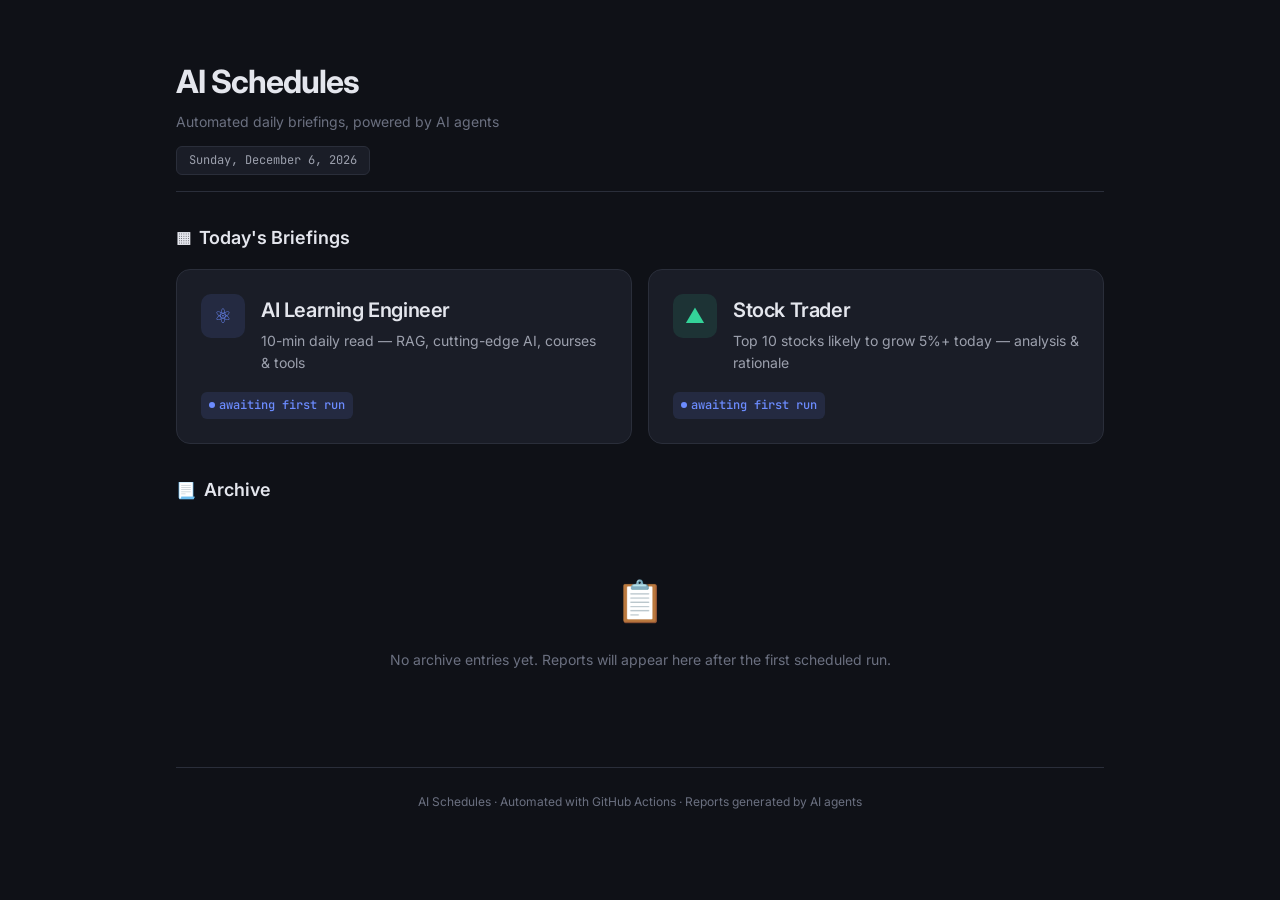
==== index.html @ c613cf3a "Init AI Schedules: daily briefing platform with 2 AI tasks - Homepage dashboard aggregating all task" ====
<!DOCTYPE html>
<html lang="en">
<head>
  <meta charset="UTF-8">
  <meta name="viewport" content="width=device-width, initial-scale=1.0">
  <title>AI Schedules — Daily Briefing</title>
  <link rel="preconnect" href="https://fonts.googleapis.com">
  <link rel="preconnect" href="https://fonts.gstatic.com" crossorigin>
  <link href="https://fonts.googleapis.com/css2?family=Inter:wght@400;500;600;700&family=JetBrains+Mono:wght@400;500;600&display=swap" rel="stylesheet">
  <link rel="stylesheet" href="shared/css/style.css">
</head>
<body>
  <div class="container">

    <!-- Header -->
    <header class="site-header">
      <h1 class="site-header__title">AI Schedules</h1>
      <p class="site-header__subtitle">Automated daily briefings, powered by AI agents</p>
      <div class="site-header__date" id="current-date"></div>
    </header>

    <!-- Task Cards -->
    <section>
      <h2 class="section-title">
        <span class="section-title__icon">&#9638;</span>
        Today's Briefings
      </h2>

      <div class="card-grid">

        <!-- AI Learning Engineer Card -->
        <a href="output/ai-learning-engineer/latest.html" class="card" id="card-ai" style="text-decoration:none; color:inherit;">
          <div class="card__header">
            <div class="card__icon card__icon--ai">&#9883;</div>
            <div>
              <div class="card__title">AI Learning Engineer</div>
              <div class="card__desc">10-min daily read — RAG, cutting-edge AI, courses &amp; tools</div>
            </div>
          </div>
          <div id="ai-status">
            <span class="badge badge--pending"><span class="badge__dot"></span> awaiting first run</span>
          </div>
        </a>

        <!-- Stock Trader Card -->
        <a href="output/stock-trader/latest.html" class="card" id="card-stock" style="text-decoration:none; color:inherit;">
          <div class="card__header">
            <div class="card__icon card__icon--stock">&#9650;</div>
            <div>
              <div class="card__title">Stock Trader</div>
              <div class="card__desc">Top 10 stocks likely to grow 5%+ today — analysis &amp; rationale</div>
            </div>
          </div>
          <div id="stock-status">
            <span class="badge badge--pending"><span class="badge__dot"></span> awaiting first run</span>
          </div>
        </a>

      </div>
    </section>

    <!-- Archive -->
    <section class="mt-8">
      <h2 class="section-title">
        <span class="section-title__icon">&#128195;</span>
        Archive
      </h2>
      <div id="archive-list" class="content-list">
        <div class="empty-state">
          <div class="empty-state__icon">&#128203;</div>
          <div class="empty-state__text">No archive entries yet. Reports will appear here after the first scheduled run.</div>
        </div>
      </div>
    </section>

    <footer class="site-footer">
      AI Schedules &middot; Automated with GitHub Actions &middot; Reports generated by AI agents
    </footer>
  </div>

  <script>
    // Display current date
    const dateEl = document.getElementById('current-date');
    const now = new Date();
    const options = { weekday: 'long', year: 'numeric', month: 'long', day: 'numeric' };
    dateEl.textContent = now.toLocaleDateString('en-US', options);

    // Load manifest to populate archive and status
    fetch('output/manifest.json')
      .then(r => r.json())
      .then(manifest => {
        // Update card statuses
        if (manifest.latest) {
          if (manifest.latest['ai-learning-engineer']) {
            document.getElementById('ai-status').innerHTML =
              '<span class="badge badge--success"><span class="badge__dot"></span> ' +
              manifest.latest['ai-learning-engineer'].date + '</span>';
          }
          if (manifest.latest['stock-trader']) {
            document.getElementById('stock-status').innerHTML =
              '<span class="badge badge--success"><span class="badge__dot"></span> ' +
              manifest.latest['stock-trader'].date + '</span>';
          }
        }

        // Populate archive
        if (manifest.archive && manifest.archive.length > 0) {
          const archiveEl = document.getElementById('archive-list');
          archiveEl.innerHTML = manifest.archive.map(entry => `
            <div class="content-item">
              <div class="content-item__number">${entry.date}</div>
              <div style="display:flex; gap: var(--space-3); flex-wrap: wrap;">
                ${entry.tasks.map(t => `
                  <a href="${t.path}" class="tag ${t.type === 'stock-trader' ? 'tag--green' : ''}">${t.label}</a>
                `).join('')}
              </div>
            </div>
          `).join('');
        }
      })
      .catch(() => {
        // manifest not yet created — first run hasn't happened
      });
  </script>
</body>
</html>
---- shared/css/style.css ----
/* ============================================
   AI Schedules — Design System
   ============================================ */

:root {
  /* Colors */
  --color-bg: #0f1117;
  --color-surface: #1a1d27;
  --color-surface-hover: #222632;
  --color-border: #2a2e3a;
  --color-border-subtle: #1f2330;
  --color-text: #e4e6ed;
  --color-text-secondary: #9ca0ad;
  --color-text-muted: #6b7080;
  --color-accent: #6c8cff;
  --color-accent-dim: rgba(108, 140, 255, 0.12);
  --color-accent-hover: #8aa4ff;
  --color-success: #34d399;
  --color-success-dim: rgba(52, 211, 153, 0.12);
  --color-warning: #fbbf24;
  --color-warning-dim: rgba(251, 191, 36, 0.12);
  --color-danger: #f87171;
  --color-danger-dim: rgba(248, 113, 113, 0.12);

  /* Typography */
  --font-sans: 'Inter', -apple-system, BlinkMacSystemFont, 'Segoe UI', sans-serif;
  --font-mono: 'JetBrains Mono', 'Fira Code', monospace;
  --text-xs: 0.75rem;
  --text-sm: 0.875rem;
  --text-base: 1rem;
  --text-lg: 1.125rem;
  --text-xl: 1.25rem;
  --text-2xl: 1.5rem;
  --text-3xl: 2rem;

  /* Spacing */
  --space-1: 0.25rem;
  --space-2: 0.5rem;
  --space-3: 0.75rem;
  --space-4: 1rem;
  --space-5: 1.25rem;
  --space-6: 1.5rem;
  --space-8: 2rem;
  --space-10: 2.5rem;
  --space-12: 3rem;

  /* Radius */
  --radius-sm: 6px;
  --radius-md: 10px;
  --radius-lg: 14px;
  --radius-xl: 20px;

  /* Shadows */
  --shadow-sm: 0 1px 3px rgba(0, 0, 0, 0.3);
  --shadow-md: 0 4px 12px rgba(0, 0, 0, 0.4);
  --shadow-lg: 0 8px 30px rgba(0, 0, 0, 0.5);
}

/* ---- Reset & Base ---- */
*, *::before, *::after {
  box-sizing: border-box;
  margin: 0;
  padding: 0;
}

html {
  font-size: 16px;
  -webkit-font-smoothing: antialiased;
  -moz-osx-font-smoothing: grayscale;
}

body {
  font-family: var(--font-sans);
  background: var(--color-bg);
  color: var(--color-text);
  line-height: 1.6;
  min-height: 100vh;
}

a {
  color: var(--color-accent);
  text-decoration: none;
  transition: color 0.2s;
}

a:hover {
  color: var(--color-accent-hover);
}

/* ---- Layout ---- */
.container {
  max-width: 960px;
  margin: 0 auto;
  padding: var(--space-6) var(--space-4);
}

.container--wide {
  max-width: 1200px;
}

/* ---- Header ---- */
.site-header {
  padding: var(--space-8) 0 var(--space-4);
  border-bottom: 1px solid var(--color-border);
  margin-bottom: var(--space-8);
}

.site-header__title {
  font-size: var(--text-3xl);
  font-weight: 700;
  letter-spacing: -0.03em;
  color: var(--color-text);
}

.site-header__subtitle {
  font-size: var(--text-sm);
  color: var(--color-text-muted);
  margin-top: var(--space-1);
  font-weight: 400;
}

.site-header__date {
  display: inline-flex;
  align-items: center;
  gap: var(--space-2);
  margin-top: var(--space-3);
  padding: var(--space-1) var(--space-3);
  background: var(--color-surface);
  border: 1px solid var(--color-border);
  border-radius: var(--radius-sm);
  font-size: var(--text-xs);
  color: var(--color-text-secondary);
  font-family: var(--font-mono);
}

/* ---- Cards ---- */
.card {
  background: var(--color-surface);
  border: 1px solid var(--color-border);
  border-radius: var(--radius-lg);
  padding: var(--space-6);
  transition: border-color 0.2s, box-shadow 0.2s;
}

.card:hover {
  border-color: var(--color-accent);
  box-shadow: var(--shadow-md), 0 0 0 1px var(--color-accent-dim);
}

.card__header {
  display: flex;
  align-items: flex-start;
  gap: var(--space-4);
  margin-bottom: var(--space-4);
}

.card__icon {
  width: 44px;
  height: 44px;
  border-radius: var(--radius-md);
  display: flex;
  align-items: center;
  justify-content: center;
  font-size: 1.25rem;
  flex-shrink: 0;
}

.card__icon--ai {
  background: var(--color-accent-dim);
  color: var(--color-accent);
}

.card__icon--stock {
  background: var(--color-success-dim);
  color: var(--color-success);
}

.card__title {
  font-size: var(--text-xl);
  font-weight: 600;
  letter-spacing: -0.02em;
}

.card__desc {
  font-size: var(--text-sm);
  color: var(--color-text-secondary);
  margin-top: var(--space-1);
}

.card-grid {
  display: grid;
  grid-template-columns: 1fr;
  gap: var(--space-4);
}

@media (min-width: 640px) {
  .card-grid {
    grid-template-columns: repeat(2, 1fr);
  }
}

/* ---- Badge / Status ---- */
.badge {
  display: inline-flex;
  align-items: center;
  gap: var(--space-1);
  padding: var(--space-1) var(--space-2);
  border-radius: var(--radius-sm);
  font-size: var(--text-xs);
  font-weight: 500;
  font-family: var(--font-mono);
}

.badge--success {
  background: var(--color-success-dim);
  color: var(--color-success);
}

.badge--warning {
  background: var(--color-warning-dim);
  color: var(--color-warning);
}

.badge--pending {
  background: var(--color-accent-dim);
  color: var(--color-accent);
}

.badge__dot {
  width: 6px;
  height: 6px;
  border-radius: 50%;
  background: currentColor;
}

/* ---- Section headers ---- */
.section-title {
  font-size: var(--text-lg);
  font-weight: 600;
  color: var(--color-text);
  margin-bottom: var(--space-4);
  display: flex;
  align-items: center;
  gap: var(--space-2);
}

.section-title__icon {
  font-size: var(--text-base);
}

/* ---- Lists for content ---- */
.content-list {
  list-style: none;
  display: flex;
  flex-direction: column;
  gap: var(--space-3);
}

.content-item {
  background: var(--color-surface);
  border: 1px solid var(--color-border);
  border-radius: var(--radius-md);
  padding: var(--space-4) var(--space-5);
  transition: border-color 0.15s;
}

.content-item:hover {
  border-color: var(--color-border);
  background: var(--color-surface-hover);
}

.content-item__number {
  font-family: var(--font-mono);
  font-size: var(--text-xs);
  color: var(--color-text-muted);
  margin-bottom: var(--space-1);
}

.content-item__title {
  font-size: var(--text-base);
  font-weight: 600;
  margin-bottom: var(--space-1);
}

.content-item__meta {
  font-size: var(--text-xs);
  color: var(--color-text-muted);
  font-family: var(--font-mono);
}

.content-item__body {
  font-size: var(--text-sm);
  color: var(--color-text-secondary);
  line-height: 1.7;
  margin-top: var(--space-2);
}

/* ---- Tags ---- */
.tag {
  display: inline-block;
  padding: 2px var(--space-2);
  border-radius: var(--radius-sm);
  font-size: var(--text-xs);
  font-weight: 500;
  background: var(--color-accent-dim);
  color: var(--color-accent);
  margin-right: var(--space-1);
  margin-bottom: var(--space-1);
}

.tag--green {
  background: var(--color-success-dim);
  color: var(--color-success);
}

.tag--yellow {
  background: var(--color-warning-dim);
  color: var(--color-warning);
}

.tag--red {
  background: var(--color-danger-dim);
  color: var(--color-danger);
}

/* ---- Stock-specific ---- */
.stock-table {
  width: 100%;
  border-collapse: collapse;
  font-size: var(--text-sm);
}

.stock-table th {
  text-align: left;
  padding: var(--space-3) var(--space-4);
  font-size: var(--text-xs);
  font-weight: 600;
  text-transform: uppercase;
  letter-spacing: 0.05em;
  color: var(--color-text-muted);
  border-bottom: 1px solid var(--color-border);
}

.stock-table td {
  padding: var(--space-3) var(--space-4);
  border-bottom: 1px solid var(--color-border-subtle);
  vertical-align: top;
}

.stock-table tr:last-child td {
  border-bottom: none;
}

.stock-table tr:hover td {
  background: var(--color-surface-hover);
}

.stock-symbol {
  font-family: var(--font-mono);
  font-weight: 600;
  color: var(--color-text);
}

.stock-change--up {
  color: var(--color-success);
  font-family: var(--font-mono);
  font-weight: 500;
}

.stock-change--down {
  color: var(--color-danger);
  font-family: var(--font-mono);
  font-weight: 500;
}

/* ---- Confidence meter ---- */
.confidence {
  display: flex;
  align-items: center;
  gap: var(--space-2);
}

.confidence__bar {
  flex: 1;
  height: 4px;
  background: var(--color-border);
  border-radius: 2px;
  overflow: hidden;
  max-width: 60px;
}

.confidence__fill {
  height: 100%;
  border-radius: 2px;
  background: var(--color-success);
}

.confidence__label {
  font-family: var(--font-mono);
  font-size: var(--text-xs);
  color: var(--color-text-muted);
}

/* ---- Footer ---- */
.site-footer {
  margin-top: var(--space-12);
  padding: var(--space-6) 0;
  border-top: 1px solid var(--color-border);
  font-size: var(--text-xs);
  color: var(--color-text-muted);
  text-align: center;
}

/* ---- Utilities ---- */
.mt-2 { margin-top: var(--space-2); }
.mt-4 { margin-top: var(--space-4); }
.mt-6 { margin-top: var(--space-6); }
.mt-8 { margin-top: var(--space-8); }
.mb-2 { margin-bottom: var(--space-2); }
.mb-4 { margin-bottom: var(--space-4); }
.text-muted { color: var(--color-text-muted); }
.text-secondary { color: var(--color-text-secondary); }
.text-mono { font-family: var(--font-mono); }
.text-sm { font-size: var(--text-sm); }
.text-xs { font-size: var(--text-xs); }
.flex { display: flex; }
.items-center { align-items: center; }
.gap-2 { gap: var(--space-2); }
.gap-4 { gap: var(--space-4); }

/* ---- Responsive ---- */
@media (max-width: 639px) {
  .container {
    padding: var(--space-4) var(--space-3);
  }
  .site-header__title {
    font-size: var(--text-2xl);
  }
  .card {
    padding: var(--space-4);
  }
  .stock-table {
    font-size: var(--text-xs);
  }
  .stock-table th,
  .stock-table td {
    padding: var(--space-2) var(--space-3);
  }
}

/* ---- Disclaimer ---- */
.disclaimer {
  padding: var(--space-3) var(--space-4);
  background: var(--color-warning-dim);
  border: 1px solid rgba(251, 191, 36, 0.2);
  border-radius: var(--radius-md);
  font-size: var(--text-xs);
  color: var(--color-warning);
  line-height: 1.5;
}

/* ---- Navigation between pages ---- */
.nav-back {
  display: inline-flex;
  align-items: center;
  gap: var(--space-2);
  font-size: var(--text-sm);
  color: var(--color-text-muted);
  margin-bottom: var(--space-6);
  transition: color 0.2s;
}

.nav-back:hover {
  color: var(--color-accent);
}

/* ---- Empty state ---- */
.empty-state {
  text-align: center;
  padding: var(--space-12) var(--space-4);
  color: var(--color-text-muted);
}

.empty-state__icon {
  font-size: 2.5rem;
  margin-bottom: var(--space-4);
}

.empty-state__text {
  font-size: var(--text-sm);
}
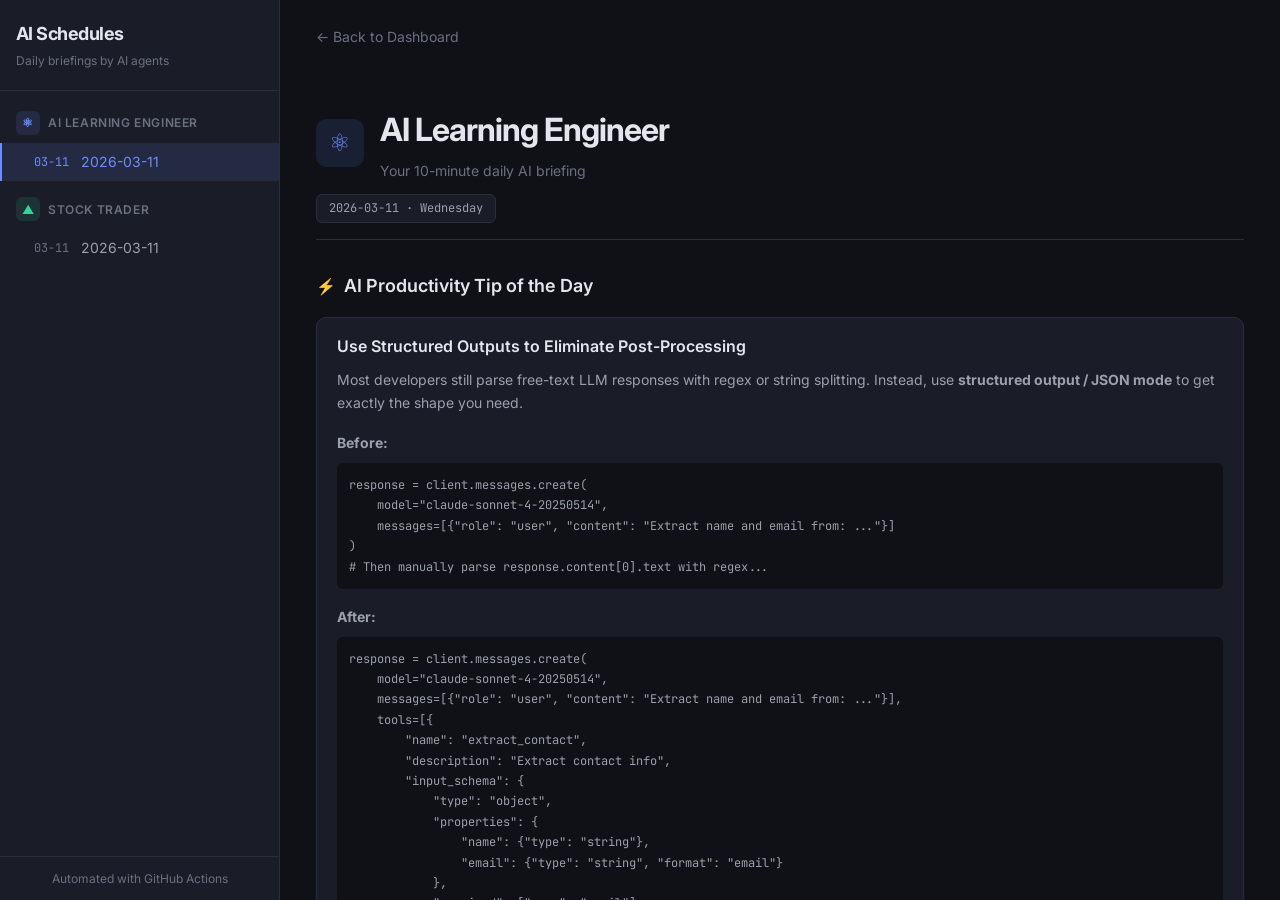
==== commit e8ad1e6c: "Generate 2026-03-11 artifacts, redesign homepage with sidebar layout - Redesigned index.html: sideba" ====
--- a/index.html
+++ b/index.html
@@ -8,118 +8,310 @@
   <link rel="preconnect" href="https://fonts.gstatic.com" crossorigin>
   <link href="https://fonts.googleapis.com/css2?family=Inter:wght@400;500;600;700&family=JetBrains+Mono:wght@400;500;600&display=swap" rel="stylesheet">
   <link rel="stylesheet" href="shared/css/style.css">
+  <style>
+    body { overflow: hidden; }
+
+    .app {
+      display: flex;
+      height: 100vh;
+    }
+
+    /* ---- Sidebar ---- */
+    .sidebar {
+      width: 280px;
+      min-width: 280px;
+      background: var(--color-surface);
+      border-right: 1px solid var(--color-border);
+      display: flex;
+      flex-direction: column;
+      overflow: hidden;
+    }
+
+    .sidebar__header {
+      padding: var(--space-5) var(--space-4);
+      border-bottom: 1px solid var(--color-border);
+    }
+
+    .sidebar__logo {
+      font-size: var(--text-lg);
+      font-weight: 700;
+      letter-spacing: -0.03em;
+      color: var(--color-text);
+    }
+
+    .sidebar__tagline {
+      font-size: var(--text-xs);
+      color: var(--color-text-muted);
+      margin-top: 2px;
+    }
+
+    .sidebar__tasks {
+      flex: 1;
+      overflow-y: auto;
+      padding: var(--space-3) 0;
+    }
+
+    .sidebar__task-group {
+      margin-bottom: var(--space-2);
+    }
+
+    .sidebar__task-label {
+      display: flex;
+      align-items: center;
+      gap: var(--space-2);
+      padding: var(--space-2) var(--space-4);
+      font-size: var(--text-xs);
+      font-weight: 600;
+      text-transform: uppercase;
+      letter-spacing: 0.05em;
+      color: var(--color-text-muted);
+      user-select: none;
+    }
+
+    .sidebar__task-icon {
+      width: 24px;
+      height: 24px;
+      border-radius: var(--radius-sm);
+      display: flex;
+      align-items: center;
+      justify-content: center;
+      font-size: 0.75rem;
+      flex-shrink: 0;
+    }
+
+    .sidebar__task-icon--ai {
+      background: var(--color-accent-dim);
+      color: var(--color-accent);
+    }
+
+    .sidebar__task-icon--stock {
+      background: var(--color-success-dim);
+      color: var(--color-success);
+    }
+
+    .sidebar__entries {
+      list-style: none;
+    }
+
+    .sidebar__entry {
+      display: flex;
+      align-items: center;
+      gap: var(--space-3);
+      padding: var(--space-2) var(--space-4) var(--space-2) var(--space-8);
+      font-size: var(--text-sm);
+      color: var(--color-text-secondary);
+      cursor: pointer;
+      transition: background 0.15s, color 0.15s;
+      border-left: 2px solid transparent;
+    }
+
+    .sidebar__entry:hover {
+      background: var(--color-surface-hover);
+      color: var(--color-text);
+    }
+
+    .sidebar__entry--active {
+      background: var(--color-accent-dim);
+      color: var(--color-accent);
+      border-left-color: var(--color-accent);
+    }
+
+    .sidebar__entry-date {
+      font-family: var(--font-mono);
+      font-size: var(--text-xs);
+      color: var(--color-text-muted);
+      flex-shrink: 0;
+    }
+
+    .sidebar__entry--active .sidebar__entry-date {
+      color: var(--color-accent);
+    }
+
+    .sidebar__entry-name {
+      white-space: nowrap;
+      overflow: hidden;
+      text-overflow: ellipsis;
+    }
+
+    /* ---- Main Content ---- */
+    .main {
+      flex: 1;
+      overflow: hidden;
+      background: var(--color-bg);
+    }
+
+    .content-frame {
+      border: none;
+      width: 100%;
+      height: 100%;
+    }
+
+    /* ---- Mobile sidebar toggle ---- */
+    .mobile-toggle {
+      display: none;
+      position: fixed;
+      top: var(--space-3);
+      left: var(--space-3);
+      z-index: 100;
+      width: 40px;
+      height: 40px;
+      background: var(--color-surface);
+      border: 1px solid var(--color-border);
+      border-radius: var(--radius-sm);
+      color: var(--color-text);
+      font-size: 1.2rem;
+      cursor: pointer;
+      align-items: center;
+      justify-content: center;
+    }
+
+    @media (max-width: 768px) {
+      .mobile-toggle { display: flex; }
+      .sidebar {
+        position: fixed;
+        left: -280px;
+        top: 0;
+        bottom: 0;
+        z-index: 99;
+        transition: left 0.25s ease;
+        box-shadow: var(--shadow-lg);
+      }
+      .sidebar--open { left: 0; }
+    }
+
+    /* ---- Sidebar footer ---- */
+    .sidebar__footer {
+      padding: var(--space-3) var(--space-4);
+      border-top: 1px solid var(--color-border);
+      font-size: var(--text-xs);
+      color: var(--color-text-muted);
+      text-align: center;
+    }
+  </style>
 </head>
 <body>
-  <div class="container">
-
-    <!-- Header -->
-    <header class="site-header">
-      <h1 class="site-header__title">AI Schedules</h1>
-      <p class="site-header__subtitle">Automated daily briefings, powered by AI agents</p>
-      <div class="site-header__date" id="current-date"></div>
-    </header>
-
-    <!-- Task Cards -->
-    <section>
-      <h2 class="section-title">
-        <span class="section-title__icon">&#9638;</span>
-        Today's Briefings
-      </h2>
-
-      <div class="card-grid">
-
-        <!-- AI Learning Engineer Card -->
-        <a href="output/ai-learning-engineer/latest.html" class="card" id="card-ai" style="text-decoration:none; color:inherit;">
-          <div class="card__header">
-            <div class="card__icon card__icon--ai">&#9883;</div>
-            <div>
-              <div class="card__title">AI Learning Engineer</div>
-              <div class="card__desc">10-min daily read — RAG, cutting-edge AI, courses &amp; tools</div>
-            </div>
+
+  <button class="mobile-toggle" onclick="document.querySelector('.sidebar').classList.toggle('sidebar--open')">&#9776;</button>
+
+  <div class="app">
+
+    <!-- Sidebar -->
+    <aside class="sidebar">
+      <div class="sidebar__header">
+        <div class="sidebar__logo">AI Schedules</div>
+        <div class="sidebar__tagline">Daily briefings by AI agents</div>
+      </div>
+
+      <nav class="sidebar__tasks" id="sidebar-nav">
+
+        <!-- AI Learning Engineer -->
+        <div class="sidebar__task-group">
+          <div class="sidebar__task-label">
+            <div class="sidebar__task-icon sidebar__task-icon--ai">&#9883;</div>
+            AI Learning Engineer
           </div>
-          <div id="ai-status">
-            <span class="badge badge--pending"><span class="badge__dot"></span> awaiting first run</span>
+          <ul class="sidebar__entries" id="entries-ai-learning-engineer">
+            <li class="sidebar__entry sidebar__entry--active"
+                data-task="ai-learning-engineer" data-date="2026-03-11"
+                onclick="loadEntry(this)">
+              <span class="sidebar__entry-date">03-11</span>
+              <span class="sidebar__entry-name">2026-03-11</span>
+            </li>
+          </ul>
+        </div>
+
+        <!-- Stock Trader -->
+        <div class="sidebar__task-group">
+          <div class="sidebar__task-label">
+            <div class="sidebar__task-icon sidebar__task-icon--stock">&#9650;</div>
+            Stock Trader
           </div>
-        </a>
-
-        <!-- Stock Trader Card -->
-        <a href="output/stock-trader/latest.html" class="card" id="card-stock" style="text-decoration:none; color:inherit;">
-          <div class="card__header">
-            <div class="card__icon card__icon--stock">&#9650;</div>
-            <div>
-              <div class="card__title">Stock Trader</div>
-              <div class="card__desc">Top 10 stocks likely to grow 5%+ today — analysis &amp; rationale</div>
-            </div>
-          </div>
-          <div id="stock-status">
-            <span class="badge badge--pending"><span class="badge__dot"></span> awaiting first run</span>
-          </div>
-        </a>
-
+          <ul class="sidebar__entries" id="entries-stock-trader">
+            <li class="sidebar__entry"
+                data-task="stock-trader" data-date="2026-03-11"
+                onclick="loadEntry(this)">
+              <span class="sidebar__entry-date">03-11</span>
+              <span class="sidebar__entry-name">2026-03-11</span>
+            </li>
+          </ul>
+        </div>
+
+      </nav>
+
+      <div class="sidebar__footer">
+        Automated with GitHub Actions
       </div>
-    </section>
-
-    <!-- Archive -->
-    <section class="mt-8">
-      <h2 class="section-title">
-        <span class="section-title__icon">&#128195;</span>
-        Archive
-      </h2>
-      <div id="archive-list" class="content-list">
-        <div class="empty-state">
-          <div class="empty-state__icon">&#128203;</div>
-          <div class="empty-state__text">No archive entries yet. Reports will appear here after the first scheduled run.</div>
-        </div>
-      </div>
-    </section>
-
-    <footer class="site-footer">
-      AI Schedules &middot; Automated with GitHub Actions &middot; Reports generated by AI agents
-    </footer>
+    </aside>
+
+    <!-- Main reading area -->
+    <main class="main">
+      <iframe id="content-frame" class="content-frame"
+              src="output/ai-learning-engineer/2026-03-11.html"
+              title="Task content"></iframe>
+    </main>
+
   </div>
 
   <script>
-    // Display current date
-    const dateEl = document.getElementById('current-date');
-    const now = new Date();
-    const options = { weekday: 'long', year: 'numeric', month: 'long', day: 'numeric' };
-    dateEl.textContent = now.toLocaleDateString('en-US', options);
-
-    // Load manifest to populate archive and status
+    function loadEntry(el) {
+      document.querySelectorAll('.sidebar__entry').forEach(e => e.classList.remove('sidebar__entry--active'));
+      el.classList.add('sidebar__entry--active');
+
+      const task = el.dataset.task;
+      const date = el.dataset.date;
+      document.getElementById('content-frame').src = 'output/' + task + '/' + date + '.html';
+
+      document.querySelector('.sidebar').classList.remove('sidebar--open');
+    }
+
+    // Load manifest to populate sidebar entries dynamically
     fetch('output/manifest.json')
-      .then(r => r.json())
-      .then(manifest => {
-        // Update card statuses
-        if (manifest.latest) {
-          if (manifest.latest['ai-learning-engineer']) {
-            document.getElementById('ai-status').innerHTML =
-              '<span class="badge badge--success"><span class="badge__dot"></span> ' +
-              manifest.latest['ai-learning-engineer'].date + '</span>';
-          }
-          if (manifest.latest['stock-trader']) {
-            document.getElementById('stock-status').innerHTML =
-              '<span class="badge badge--success"><span class="badge__dot"></span> ' +
-              manifest.latest['stock-trader'].date + '</span>';
-          }
-        }
-
-        // Populate archive
-        if (manifest.archive && manifest.archive.length > 0) {
-          const archiveEl = document.getElementById('archive-list');
-          archiveEl.innerHTML = manifest.archive.map(entry => `
-            <div class="content-item">
-              <div class="content-item__number">${entry.date}</div>
-              <div style="display:flex; gap: var(--space-3); flex-wrap: wrap;">
-                ${entry.tasks.map(t => `
-                  <a href="${t.path}" class="tag ${t.type === 'stock-trader' ? 'tag--green' : ''}">${t.label}</a>
-                `).join('')}
-              </div>
-            </div>
-          `).join('');
-        }
+      .then(function(r) { return r.json(); })
+      .then(function(manifest) {
+        if (!manifest.archive || manifest.archive.length === 0) return;
+
+        var aiEntries = document.getElementById('entries-ai-learning-engineer');
+        var stockEntries = document.getElementById('entries-stock-trader');
+        aiEntries.innerHTML = '';
+        stockEntries.innerHTML = '';
+
+        var taskEntries = { 'ai-learning-engineer': [], 'stock-trader': [] };
+
+        manifest.archive.forEach(function(entry) {
+          entry.tasks.forEach(function(t) {
+            if (taskEntries[t.type]) {
+              taskEntries[t.type].push({ date: entry.date, path: t.path });
+            }
+          });
+        });
+
+        var firstLoaded = false;
+
+        Object.keys(taskEntries).forEach(function(taskType) {
+          var container = taskType === 'ai-learning-engineer' ? aiEntries : stockEntries;
+          var entries = taskEntries[taskType];
+
+          entries.forEach(function(e, i) {
+            var li = document.createElement('li');
+            li.className = 'sidebar__entry' + (!firstLoaded && i === 0 ? ' sidebar__entry--active' : '');
+            li.dataset.task = taskType;
+            li.dataset.date = e.date;
+            li.onclick = function() { loadEntry(li); };
+
+            var shortDate = e.date.substring(5);
+            li.innerHTML = '<span class="sidebar__entry-date">' + shortDate + '</span>' +
+              '<span class="sidebar__entry-name">' + e.date + '</span>';
+            container.appendChild(li);
+
+            if (!firstLoaded && i === 0) {
+              document.getElementById('content-frame').src = e.path;
+              firstLoaded = true;
+            }
+          });
+        });
       })
-      .catch(() => {
-        // manifest not yet created — first run hasn't happened
+      .catch(function() {
+        // No manifest yet — keep static entries
       });
   </script>
 </body>
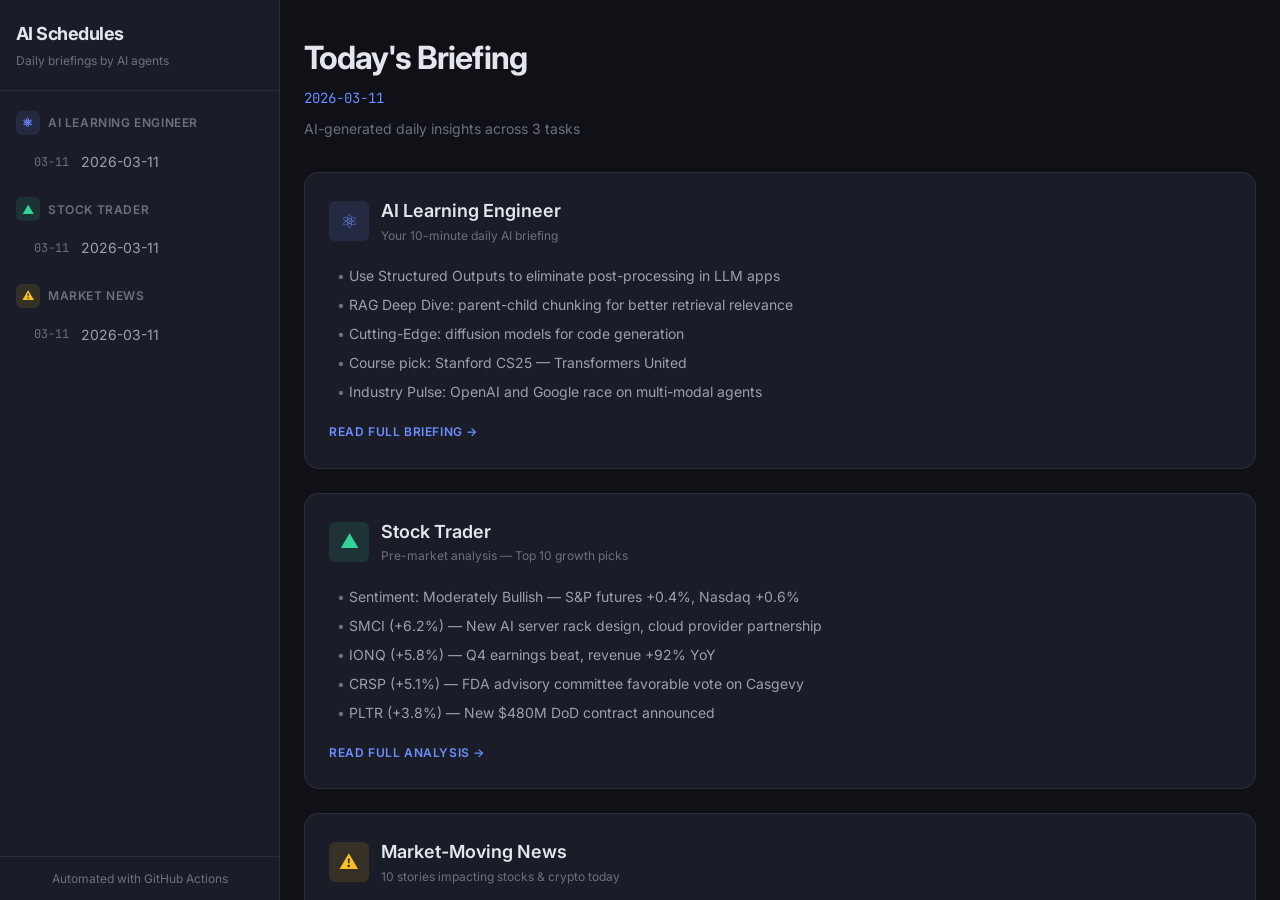
==== commit a891d21c: "Add market-news task, redesign homepage with task cards and summaries - New task: Market-Moving News" ====
--- a/index.html
+++ b/index.html
@@ -30,6 +30,7 @@
     .sidebar__header {
       padding: var(--space-5) var(--space-4);
       border-bottom: 1px solid var(--color-border);
+      cursor: pointer;
     }
 
     .sidebar__logo {
@@ -87,6 +88,11 @@
     .sidebar__task-icon--stock {
       background: var(--color-success-dim);
       color: var(--color-success);
+    }
+
+    .sidebar__task-icon--news {
+      background: var(--color-warning-dim);
+      color: var(--color-warning);
     }
 
     .sidebar__entries {
@@ -138,12 +144,146 @@
       flex: 1;
       overflow: hidden;
       background: var(--color-bg);
+      position: relative;
     }
 
     .content-frame {
       border: none;
       width: 100%;
       height: 100%;
+    }
+
+    /* ---- Dashboard ---- */
+    .dashboard {
+      height: 100%;
+      overflow-y: auto;
+      padding: var(--space-8) var(--space-6);
+    }
+
+    .dashboard__inner {
+      max-width: 1000px;
+      margin: 0 auto;
+    }
+
+    .dashboard__header {
+      margin-bottom: var(--space-8);
+    }
+
+    .dashboard__title {
+      font-size: var(--text-3xl);
+      font-weight: 700;
+      letter-spacing: -0.03em;
+      color: var(--color-text);
+    }
+
+    .dashboard__subtitle {
+      font-size: var(--text-sm);
+      color: var(--color-text-muted);
+      margin-top: var(--space-2);
+    }
+
+    .dashboard__date {
+      font-family: var(--font-mono);
+      font-size: var(--text-sm);
+      color: var(--color-accent);
+      margin-top: var(--space-1);
+    }
+
+    .dashboard__cards {
+      display: grid;
+      grid-template-columns: 1fr;
+      gap: var(--space-6);
+    }
+
+    .dash-card {
+      background: var(--color-surface);
+      border: 1px solid var(--color-border);
+      border-radius: var(--radius-lg);
+      padding: var(--space-6);
+      cursor: pointer;
+      transition: border-color 0.2s, box-shadow 0.2s;
+    }
+
+    .dash-card:hover {
+      border-color: var(--color-accent);
+      box-shadow: 0 0 0 1px var(--color-accent-dim);
+    }
+
+    .dash-card__header {
+      display: flex;
+      align-items: center;
+      gap: var(--space-3);
+      margin-bottom: var(--space-4);
+    }
+
+    .dash-card__icon {
+      width: 40px;
+      height: 40px;
+      border-radius: var(--radius-sm);
+      display: flex;
+      align-items: center;
+      justify-content: center;
+      font-size: 1.2rem;
+      flex-shrink: 0;
+    }
+
+    .dash-card__icon--ai {
+      background: var(--color-accent-dim);
+      color: var(--color-accent);
+    }
+
+    .dash-card__icon--stock {
+      background: var(--color-success-dim);
+      color: var(--color-success);
+    }
+
+    .dash-card__icon--news {
+      background: var(--color-warning-dim);
+      color: var(--color-warning);
+    }
+
+    .dash-card__title {
+      font-size: var(--text-lg);
+      font-weight: 600;
+      color: var(--color-text);
+    }
+
+    .dash-card__desc {
+      font-size: var(--text-xs);
+      color: var(--color-text-muted);
+    }
+
+    .dash-card__bullets {
+      list-style: none;
+      padding: 0;
+      margin: 0;
+    }
+
+    .dash-card__bullets li {
+      position: relative;
+      padding-left: var(--space-5);
+      padding-top: var(--space-1);
+      padding-bottom: var(--space-1);
+      font-size: var(--text-sm);
+      color: var(--color-text-secondary);
+      line-height: 1.5;
+    }
+
+    .dash-card__bullets li::before {
+      content: '•';
+      position: absolute;
+      left: var(--space-2);
+      color: var(--color-text-muted);
+    }
+
+    .dash-card__cta {
+      display: inline-block;
+      margin-top: var(--space-4);
+      font-size: var(--text-xs);
+      font-weight: 600;
+      color: var(--color-accent);
+      text-transform: uppercase;
+      letter-spacing: 0.05em;
     }
 
     /* ---- Mobile sidebar toggle ---- */
@@ -197,7 +337,7 @@
 
     <!-- Sidebar -->
     <aside class="sidebar">
-      <div class="sidebar__header">
+      <div class="sidebar__header" onclick="showDashboard()">
         <div class="sidebar__logo">AI Schedules</div>
         <div class="sidebar__tagline">Daily briefings by AI agents</div>
       </div>
@@ -211,7 +351,7 @@
             AI Learning Engineer
           </div>
           <ul class="sidebar__entries" id="entries-ai-learning-engineer">
-            <li class="sidebar__entry sidebar__entry--active"
+            <li class="sidebar__entry"
                 data-task="ai-learning-engineer" data-date="2026-03-11"
                 onclick="loadEntry(this)">
               <span class="sidebar__entry-date">03-11</span>
@@ -236,6 +376,22 @@
           </ul>
         </div>
 
+        <!-- Market-Moving News -->
+        <div class="sidebar__task-group">
+          <div class="sidebar__task-label">
+            <div class="sidebar__task-icon sidebar__task-icon--news">&#9888;</div>
+            Market News
+          </div>
+          <ul class="sidebar__entries" id="entries-market-news">
+            <li class="sidebar__entry"
+                data-task="market-news" data-date="2026-03-11"
+                onclick="loadEntry(this)">
+              <span class="sidebar__entry-date">03-11</span>
+              <span class="sidebar__entry-name">2026-03-11</span>
+            </li>
+          </ul>
+        </div>
+
       </nav>
 
       <div class="sidebar__footer">
@@ -245,23 +401,117 @@
 
     <!-- Main reading area -->
     <main class="main">
-      <iframe id="content-frame" class="content-frame"
-              src="output/ai-learning-engineer/2026-03-11.html"
+      <!-- Dashboard (default view) -->
+      <div id="dashboard" class="dashboard">
+        <div class="dashboard__inner">
+          <div class="dashboard__header">
+            <h1 class="dashboard__title">Today's Briefing</h1>
+            <div class="dashboard__date" id="dashboard-date">2026-03-11</div>
+            <p class="dashboard__subtitle">AI-generated daily insights across 3 tasks</p>
+          </div>
+
+          <div class="dashboard__cards">
+
+            <!-- AI Learning Card -->
+            <div class="dash-card" onclick="openTask('ai-learning-engineer')">
+              <div class="dash-card__header">
+                <div class="dash-card__icon dash-card__icon--ai">&#9883;</div>
+                <div>
+                  <div class="dash-card__title">AI Learning Engineer</div>
+                  <div class="dash-card__desc">Your 10-minute daily AI briefing</div>
+                </div>
+              </div>
+              <ul class="dash-card__bullets" id="summary-ai-learning-engineer">
+                <li>Use Structured Outputs to eliminate post-processing in LLM apps</li>
+                <li>RAG Deep Dive: parent-child chunking for better retrieval relevance</li>
+                <li>Cutting-Edge: diffusion models for code generation</li>
+                <li>Course pick: Stanford CS25 — Transformers United</li>
+                <li>Industry Pulse: OpenAI and Google race on multi-modal agents</li>
+              </ul>
+              <span class="dash-card__cta">Read full briefing &rarr;</span>
+            </div>
+
+            <!-- Stock Trader Card -->
+            <div class="dash-card" onclick="openTask('stock-trader')">
+              <div class="dash-card__header">
+                <div class="dash-card__icon dash-card__icon--stock">&#9650;</div>
+                <div>
+                  <div class="dash-card__title">Stock Trader</div>
+                  <div class="dash-card__desc">Pre-market analysis — Top 10 growth picks</div>
+                </div>
+              </div>
+              <ul class="dash-card__bullets" id="summary-stock-trader">
+                <li>Sentiment: Moderately Bullish — S&amp;P futures +0.4%, Nasdaq +0.6%</li>
+                <li>SMCI (+6.2%) — New AI server rack design, cloud provider partnership</li>
+                <li>IONQ (+5.8%) — Q4 earnings beat, revenue +92% YoY</li>
+                <li>CRSP (+5.1%) — FDA advisory committee favorable vote on Casgevy</li>
+                <li>PLTR (+3.8%) — New $480M DoD contract announced</li>
+              </ul>
+              <span class="dash-card__cta">Read full analysis &rarr;</span>
+            </div>
+
+            <!-- Market News Card -->
+            <div class="dash-card" onclick="openTask('market-news')">
+              <div class="dash-card__header">
+                <div class="dash-card__icon dash-card__icon--news">&#9888;</div>
+                <div>
+                  <div class="dash-card__title">Market-Moving News</div>
+                  <div class="dash-card__desc">10 stories impacting stocks &amp; crypto today</div>
+                </div>
+              </div>
+              <ul class="dash-card__bullets" id="summary-market-news">
+                <li>CPI report tomorrow expected to show cooling inflation — bullish for risk assets</li>
+                <li>EU proposes MiCA-2 regulation for DeFi — mixed for crypto</li>
+                <li>NVIDIA unveils Blackwell Ultra at GTC — massive AI supply chain catalyst</li>
+                <li>SEC signals clearer crypto custody rules — bullish for institutional adoption</li>
+                <li>Bitcoin ETF inflows hit $1.2B single day — supply squeeze intensifying</li>
+              </ul>
+              <span class="dash-card__cta">Read full report &rarr;</span>
+            </div>
+
+          </div>
+        </div>
+      </div>
+
+      <!-- iframe (hidden by default, shown when entry selected) -->
+      <iframe id="content-frame" class="content-frame" style="display:none;"
               title="Task content"></iframe>
     </main>
 
   </div>
 
   <script>
+    function showDashboard() {
+      document.getElementById('dashboard').style.display = '';
+      document.getElementById('content-frame').style.display = 'none';
+      document.querySelectorAll('.sidebar__entry').forEach(function(e) {
+        e.classList.remove('sidebar__entry--active');
+      });
+      document.querySelector('.sidebar').classList.remove('sidebar--open');
+    }
+
     function loadEntry(el) {
-      document.querySelectorAll('.sidebar__entry').forEach(e => e.classList.remove('sidebar__entry--active'));
+      document.querySelectorAll('.sidebar__entry').forEach(function(e) {
+        e.classList.remove('sidebar__entry--active');
+      });
       el.classList.add('sidebar__entry--active');
 
-      const task = el.dataset.task;
-      const date = el.dataset.date;
-      document.getElementById('content-frame').src = 'output/' + task + '/' + date + '.html';
+      var task = el.dataset.task;
+      var date = el.dataset.date;
+      document.getElementById('dashboard').style.display = 'none';
+      var frame = document.getElementById('content-frame');
+      frame.style.display = '';
+      frame.src = 'output/' + task + '/' + date + '.html';
 
       document.querySelector('.sidebar').classList.remove('sidebar--open');
+    }
+
+    function openTask(taskType) {
+      // Find the latest entry for this task and click it
+      var entries = document.querySelectorAll('.sidebar__entry[data-task="' + taskType + '"]');
+      if (entries.length > 0) {
+        loadEntry(entries[0]);
+      }
     }
 
     // Load manifest to populate sidebar entries dynamically
@@ -272,10 +522,12 @@
 
         var aiEntries = document.getElementById('entries-ai-learning-engineer');
         var stockEntries = document.getElementById('entries-stock-trader');
+        var newsEntries = document.getElementById('entries-market-news');
         aiEntries.innerHTML = '';
         stockEntries.innerHTML = '';
-
-        var taskEntries = { 'ai-learning-engineer': [], 'stock-trader': [] };
+        newsEntries.innerHTML = '';
+
+        var taskEntries = { 'ai-learning-engineer': [], 'stock-trader': [], 'market-news': [] };
 
         manifest.archive.forEach(function(entry) {
           entry.tasks.forEach(function(t) {
@@ -285,15 +537,24 @@
           });
         });
 
-        var firstLoaded = false;
+        // Update dashboard date from latest entry
+        if (manifest.archive.length > 0) {
+          document.getElementById('dashboard-date').textContent = manifest.archive[0].date;
+        }
+
+        var containerMap = {
+          'ai-learning-engineer': aiEntries,
+          'stock-trader': stockEntries,
+          'market-news': newsEntries
+        };
 
         Object.keys(taskEntries).forEach(function(taskType) {
-          var container = taskType === 'ai-learning-engineer' ? aiEntries : stockEntries;
+          var container = containerMap[taskType];
           var entries = taskEntries[taskType];
 
-          entries.forEach(function(e, i) {
+          entries.forEach(function(e) {
             var li = document.createElement('li');
-            li.className = 'sidebar__entry' + (!firstLoaded && i === 0 ? ' sidebar__entry--active' : '');
+            li.className = 'sidebar__entry';
             li.dataset.task = taskType;
             li.dataset.date = e.date;
             li.onclick = function() { loadEntry(li); };
@@ -302,11 +563,6 @@
             li.innerHTML = '<span class="sidebar__entry-date">' + shortDate + '</span>' +
               '<span class="sidebar__entry-name">' + e.date + '</span>';
             container.appendChild(li);
-
-            if (!firstLoaded && i === 0) {
-              document.getElementById('content-frame').src = e.path;
-              firstLoaded = true;
-            }
           });
         });
       })
--- a/shared/css/style.css
+++ b/shared/css/style.css
@@ -175,6 +175,11 @@
   color: var(--color-success);
 }
 
+.card__icon--news {
+  background: var(--color-warning-dim);
+  color: var(--color-warning);
+}
+
 .card__title {
   font-size: var(--text-xl);
   font-weight: 600;
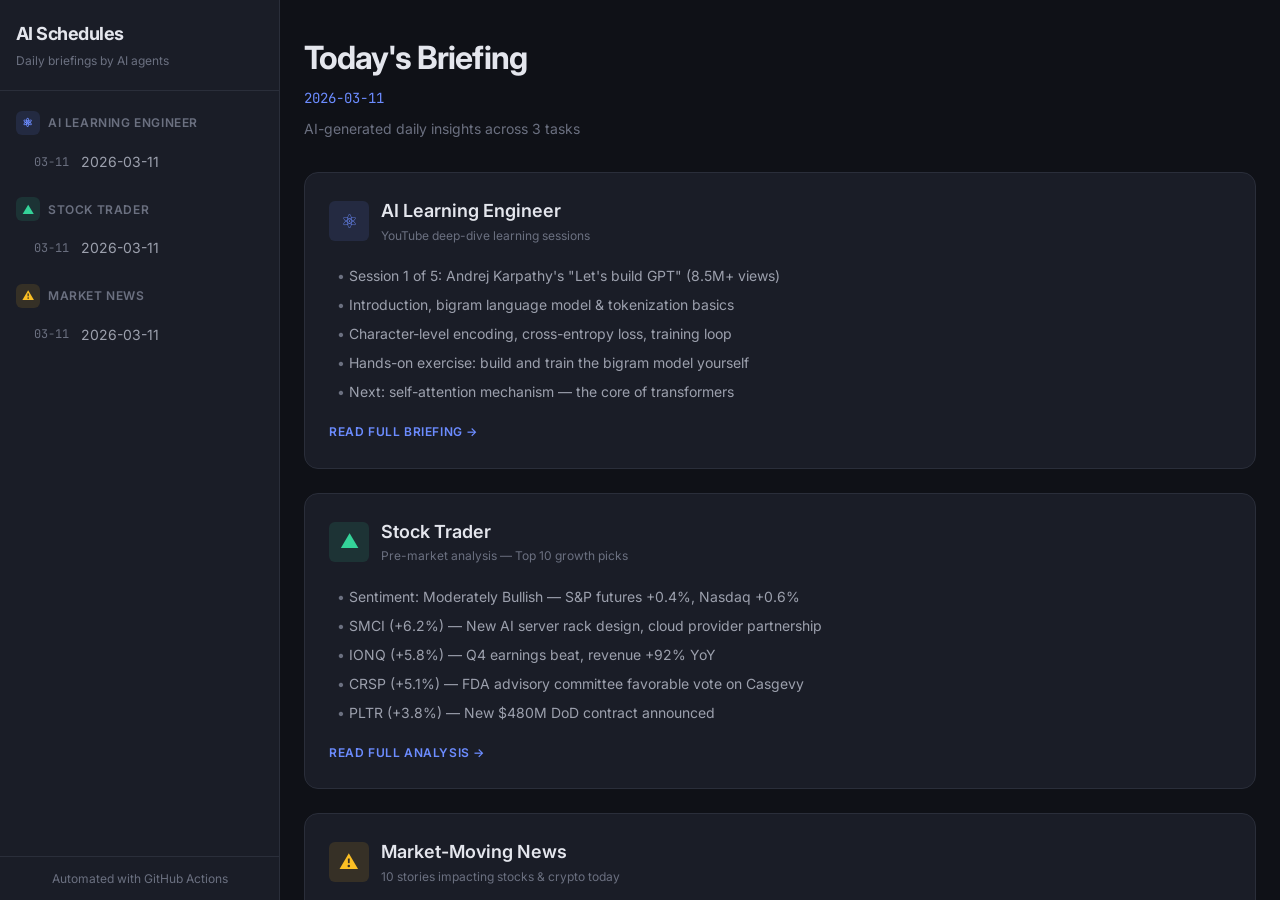
==== commit ec7ed7b2: "Redesign AI Learning task: YouTube deep-dive sessions with progress tracking - Replaced breadth-firs" ====
--- a/index.html
+++ b/index.html
@@ -418,15 +418,15 @@
                 <div class="dash-card__icon dash-card__icon--ai">&#9883;</div>
                 <div>
                   <div class="dash-card__title">AI Learning Engineer</div>
-                  <div class="dash-card__desc">Your 10-minute daily AI briefing</div>
+                  <div class="dash-card__desc">YouTube deep-dive learning sessions</div>
                 </div>
               </div>
               <ul class="dash-card__bullets" id="summary-ai-learning-engineer">
-                <li>Use Structured Outputs to eliminate post-processing in LLM apps</li>
-                <li>RAG Deep Dive: parent-child chunking for better retrieval relevance</li>
-                <li>Cutting-Edge: diffusion models for code generation</li>
-                <li>Course pick: Stanford CS25 — Transformers United</li>
-                <li>Industry Pulse: OpenAI and Google race on multi-modal agents</li>
+                <li>Session 1 of 5: Andrej Karpathy's "Let's build GPT" (8.5M+ views)</li>
+                <li>Introduction, bigram language model &amp; tokenization basics</li>
+                <li>Character-level encoding, cross-entropy loss, training loop</li>
+                <li>Hands-on exercise: build and train the bigram model yourself</li>
+                <li>Next: self-attention mechanism — the core of transformers</li>
               </ul>
               <span class="dash-card__cta">Read full briefing &rarr;</span>
             </div>
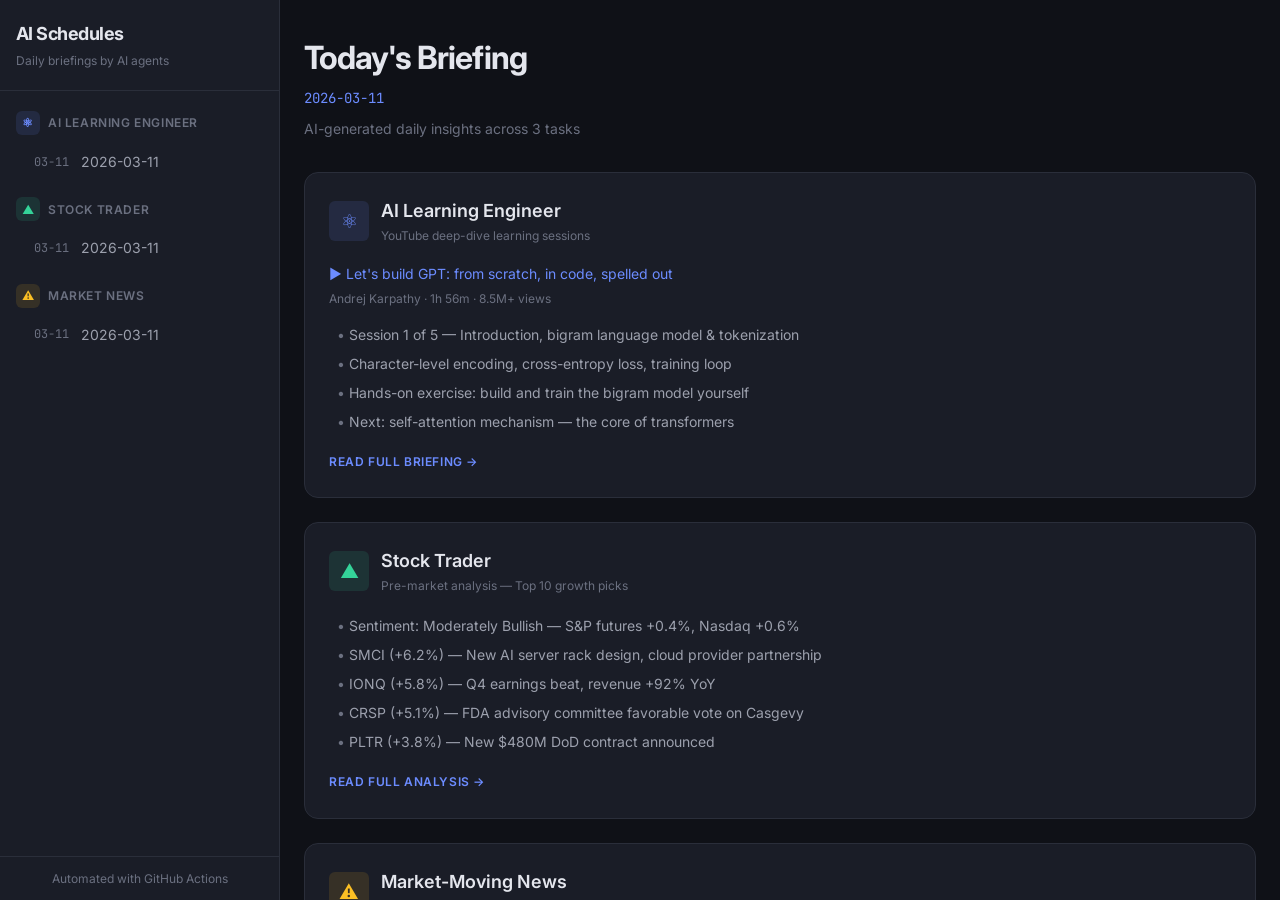
==== commit bd1af3ed: "Add YouTube video link to AI Learning dashboard card https://claude.ai/code/session_01JngWYxbztpYxw5" ====
--- a/index.html
+++ b/index.html
@@ -421,9 +421,14 @@
                   <div class="dash-card__desc">YouTube deep-dive learning sessions</div>
                 </div>
               </div>
+              <div style="margin-bottom:var(--space-3)">
+                <a href="https://www.youtube.com/watch?v=kCc8FmEb1nY" target="_blank" rel="noopener" onclick="event.stopPropagation()" style="color:var(--color-accent);font-size:var(--text-sm);text-decoration:none;display:inline-flex;align-items:center;gap:var(--space-2)">
+                  &#9654; Let's build GPT: from scratch, in code, spelled out
+                </a>
+                <div style="font-size:var(--text-xs);color:var(--color-text-muted);margin-top:2px">Andrej Karpathy &middot; 1h 56m &middot; 8.5M+ views</div>
+              </div>
               <ul class="dash-card__bullets" id="summary-ai-learning-engineer">
-                <li>Session 1 of 5: Andrej Karpathy's "Let's build GPT" (8.5M+ views)</li>
-                <li>Introduction, bigram language model &amp; tokenization basics</li>
+                <li>Session 1 of 5 — Introduction, bigram language model &amp; tokenization</li>
                 <li>Character-level encoding, cross-entropy loss, training loop</li>
                 <li>Hands-on exercise: build and train the bigram model yourself</li>
                 <li>Next: self-attention mechanism — the core of transformers</li>
